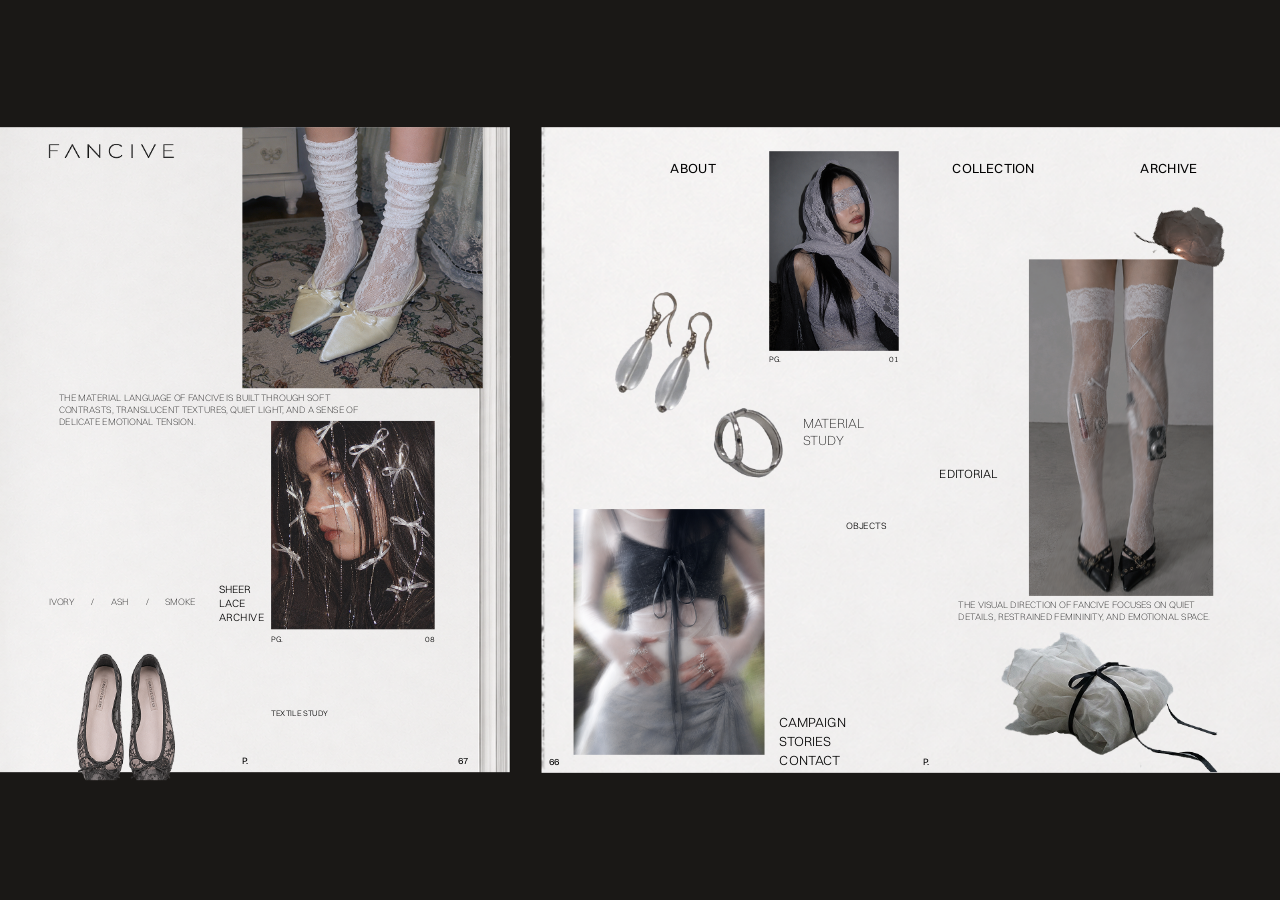
==== index.html @ cf65d665 "Replace intro with blur-to-focus reveal on spread elements Images start at scale(1.14) + blur(18px) " ====
<!DOCTYPE html>
<html lang="en">
<head>
  <meta charset="UTF-8">
  <meta name="viewport" content="width=device-width, initial-scale=1.0">
  <title>FANCIVE</title>
  <link rel="stylesheet" href="style.css">
</head>
<body>

  <div class="scale-container">
    <div class="spread-wrapper">

      <!-- LEFT PAPER : 783 x 966 -->
      <div class="left-paper">
        <div class="content-layer">

          <!-- images -->
          <img class="el" id="left_logo"         src="assets/images/left_logo.png"          alt="FANCIVE">
          <img class="el" id="left_main_image"    src="assets/images/left_main_image.png"    alt="">
          <img class="el" id="left_detail_image"  src="assets/images/left-detail-image.png"  alt="">
          <img class="el" id="left_shoe_object"   src="assets/images/left-shoe-object.png"   alt="">

          <!-- text -->
          <div class="el text" id="left_desc_text">THE MATERIAL LANGUAGE OF FANCIVE IS BUILT THROUGH SOFT CONTRASTS, TRANSLUCENT TEXTURES, QUIET LIGHT, AND A SENSE OF DELICATE EMOTIONAL TENSION.</div>
          <div class="el text" id="left_mood1_text"><span>IVORY</span><span>/</span><span>ASH</span><span>/</span><span>SMOKE</span></div>
          <div class="el text" id="left_mood2_text">SHEER<br>LACE<br>ARCHIVE</div>
          <div class="el text" id="left_category_text"><span>PG.</span><span>08</span></div>
          <div class="el text" id="left_bottom_text">TEXTILE STUDY</div>
          <div class="el text" id="left_page_number"><span>P.</span><span>67</span></div>

        </div>
      </div>

      <!-- RIGHT PAPER : 1134 x 967 -->
      <div class="right-paper">
        <div class="content-layer">

          <!-- images -->
          <img class="el" id="right_model_image"    src="assets/images/right-model-image.png"   alt="">
          <img class="el" id="right_object"         src="assets/images/right_object.png"         alt="">
          <img class="el" id="right_stocking_image" src="assets/images/right_stocking_image.png" alt="">
          <img class="el" id="right_item"           src="assets/images/right_item.png"           alt="">
          <img class="el" id="right_main_image"     src="assets/images/right_main_image.png"     alt="">
          <img class="el" id="right_ribbon_image"   src="assets/images/right_ribbon_image.png"   alt="">

          <!-- nav -->
          <div class="el text" id="right_about">ABOUT</div>
          <div class="el text" id="right_collection">COLLECTION</div>
          <div class="el text" id="right_archive">ARCHIVE</div>

          <!-- text -->
          <div class="el text" id="right_category_text1"><span>PG.</span><span>01</span></div>
          <div class="el text" id="right_desc1_text">MATERIAL<br>STUDY</div>
          <div class="el text" id="right_desc2_text">EDITORIAL</div>
          <div class="el text" id="right_desc3_text">OBJECTS</div>
          <div class="el text" id="right_story_text">THE VISUAL DIRECTION OF FANCIVE FOCUSES ON QUIET DETAILS, RESTRAINED FEMININITY, AND EMOTIONAL SPACE.</div>
          <div class="el text" id="right_bottom_menu">
            <span>CAMPAIGN</span>
            <span>STORIES</span>
            <span>CONTACT</span>
          </div>
          <div class="el text" id="right_page_number"><span>66</span><span>P.</span></div>

        </div>
      </div>

    </div>
  </div>

<script src="script.js"></script>
</body>
</html>
---- style.css ----
/* =============================================
   RESET
============================================= */
*, *::before, *::after {
  box-sizing: border-box;
  margin: 0;
  padding: 0;
}

img {
  display: block;
  border: none;
}

/* =============================================
   FONT FACE — Switzer
============================================= */
@font-face {
  font-family: 'Switzer';
  src: url('assets/fonts/Switzer-Extralight.woff2') format('woff2'),
       url('assets/fonts/Switzer-Extralight.woff') format('woff');
  font-weight: 200;
  font-style: normal;
  font-display: swap;
}

@font-face {
  font-family: 'Switzer';
  src: url('assets/fonts/Switzer-Light.woff2') format('woff2'),
       url('assets/fonts/Switzer-Light.woff') format('woff');
  font-weight: 300;
  font-style: normal;
  font-display: swap;
}

@font-face {
  font-family: 'Switzer';
  src: url('assets/fonts/Switzer-Regular.woff2') format('woff2'),
       url('assets/fonts/Switzer-Regular.woff') format('woff');
  font-weight: 400;
  font-style: normal;
  font-display: swap;
}

/* =============================================
   BASE — full viewport, dark charcoal bg
============================================= */
html,
body {
  width: 100%;
  height: 100%;
  overflow: hidden;
  font-family: 'Switzer', sans-serif;
  -webkit-font-smoothing: antialiased;
  -moz-osx-font-smoothing: grayscale;
}

body {
  background: #1a1816;
}

/* =============================================
   SCALE CONTAINER
   fixed, full viewport
============================================= */
.scale-container {
  position: fixed;
  inset: 0;
  overflow: hidden;
}

/* =============================================
   SPREAD WRAPPER
   1917 x 967 — JS가 translate + scale 적용
   transform-origin: top left 기준
============================================= */
.spread-wrapper {
  position: absolute;
  top: 0;
  left: 0;
  width: 1917px;
  height: 967px;
  display: flex;
  flex-direction: row;
  flex-shrink: 0;
  transform-origin: top left;
}

/* =============================================
   PAPER FRAMES
   Paper PNG carries texture, tone, shadow — no CSS effects added
============================================= */
.left-paper {
  position: relative;
  width: 783px;
  height: 966px;
  flex-shrink: 0;
  background-image: url('assets/images/LEFT_PAPER.png');
  background-size: 100% 100%;
  background-repeat: no-repeat;
  overflow: visible;
}

.right-paper {
  position: relative;
  width: 1134px;
  height: 967px;
  flex-shrink: 0;
  background-image: url('assets/images/RIGHT_PAPER.png');
  background-size: 100% 100%;
  background-repeat: no-repeat;
  overflow: visible;
}

/* =============================================
   CONTENT LAYER
============================================= */
.content-layer {
  position: absolute;
  inset: 0;
}

/* =============================================
   ELEMENT BASE
============================================= */
.el {
  position: absolute;
}

img.el {
  object-fit: cover;
}

.text {
  font-family: 'Switzer', sans-serif;
  color: #000000;
  letter-spacing: 0;
}

/* =============================================
   LEFT PAPER — IMAGES
============================================= */

#left_logo {
  left: 67px;
  top: 16px;
  width: 203px;
  height: 40px;
  object-fit: contain;
  object-position: left center;
}

#left_main_image {
  left: 363px;
  top: 0;
  width: 360px;
  height: 391px;
  object-fit: cover;
}

#left_detail_image {
  left: 406px;
  top: 440px;
  width: 245px;
  height: 312px;
  object-fit: cover;
}

#left_shoe_object {
  left: 76px;
  top: 767px;
  width: 209px;
  height: 223px;
  object-fit: contain;
}

/* =============================================
   LEFT PAPER — TEXT
============================================= */

#left_desc_text {
  left: 88px;
  top: 396px;
  width: 488px;
  font-size: 14px;
  line-height: 18px;
  font-weight: 200;
}

#left_mood1_text {
  left: 73px;
  top: 702px;
  width: 226px;
  display: flex;
  align-items: baseline;
  gap: 25px;
  font-size: 14px;
  line-height: 18px;
  font-weight: 200;
}

#left_mood2_text {
  left: 328px;
  top: 682px;
  width: 70px;
  font-size: 16px;
  line-height: 21px;
  font-weight: 300;
}

#left_category_text {
  left: 406px;
  top: 759px;
  width: 245px;
  font-size: 12px;
  line-height: 16px;
  font-weight: 300;
  display: flex;
  justify-content: space-between;
  align-items: baseline;
}

#left_bottom_text {
  left: 406px;
  top: 870px;
  font-size: 12px;
  line-height: 16px;
  font-weight: 300;
}

#left_page_number {
  left: 363px;
  top: 940px;
  width: 339px;
  font-size: 14px;
  line-height: 18px;
  font-weight: 400;
  display: flex;
  justify-content: space-between;
  align-items: baseline;
}

/* =============================================
   RIGHT PAPER — IMAGES
============================================= */

#right_model_image {
  left: 369px;
  top: 36px;
  width: 194px;
  height: 299px;
  object-fit: cover;
}

#right_object {
  left: 86px;
  top: 214px;
  width: 373px;
  height: 373px;
  object-fit: contain;
}

#right_stocking_image {
  left: 76px;
  top: 572px;
  width: 286px;
  height: 368px;
  object-fit: cover;
}

#right_main_image {
  left: 758px;
  top: 198px;
  width: 276px;
  height: 504px;
  object-fit: cover;
  z-index: 1;
}

#right_item {
  left: 898px;
  top: 95px;
  width: 192px;
  height: 132px;
  object-fit: cover;
  z-index: 2;
  transform: rotate(30deg);
}

#right_ribbon_image {
  left: 709px;
  top: 752px;
  width: 360px;
  height: 214px;
  object-fit: contain;
}

/* =============================================
   RIGHT PAPER — TEXT
============================================= */

#right_about {
  left: 221px;
  top: 49px;
  font-size: 20px;
  line-height: 26px;
  font-weight: 400;
}

#right_collection {
  left: 643px;
  top: 49px;
  font-size: 20px;
  line-height: 26px;
  font-weight: 400;
}

#right_archive {
  left: 925px;
  top: 49px;
  font-size: 20px;
  line-height: 26px;
  font-weight: 400;
}

#right_category_text1 {
  left: 369px;
  top: 339px;
  width: 194px;
  font-size: 12px;
  line-height: 16px;
  font-weight: 300;
  display: flex;
  justify-content: space-between;
  align-items: baseline;
}

#right_desc1_text {
  left: 419px;
  top: 430px;
  width: 93px;
  font-size: 20px;
  line-height: 26px;
  font-weight: 200;
}

#right_desc2_text {
  left: 624px;
  top: 508px;
  font-size: 18px;
  line-height: 24px;
  font-weight: 300;
}

#right_desc3_text {
  left: 484px;
  top: 588px;
  font-size: 14px;
  line-height: 18px;
  font-weight: 300;
}

#right_story_text {
  left: 652px;
  top: 706px;
  width: 378px;
  font-size: 14px;
  line-height: 18px;
  font-weight: 200;
}

#right_bottom_menu {
  left: 384px;
  top: 878px;
  width: 116px;
  display: flex;
  flex-direction: column;
  gap: 3px;
  font-size: 20px;
  line-height: 26px;
  font-weight: 300;
}

#right_page_number {
  left: 39px;
  top: 941px;
  width: 569px;
  font-size: 14px;
  line-height: 18px;
  font-weight: 400;
  display: flex;
  justify-content: space-between;
  align-items: baseline;
}

/* =============================================
   KEYFRAMES
============================================= */

@keyframes float-item {
  0%, 100% { transform: rotate(30deg) translateY(0px); }
  50%       { transform: rotate(30deg) translateY(-3px); }
}

@keyframes drift-ribbon {
  0%, 100% { transform: translate(0px,  0px); }
  40%      { transform: translate(-1px, -1px); }
  70%      { transform: translate(1px,  1px); }
}

@keyframes entry-spread {
  from { opacity: 0; filter: blur(4px); transform: translateY(16px); }
  to   { opacity: 1; filter: blur(0px); transform: translateY(0px);  }
}

@keyframes entry-el {
  from { opacity: 0; filter: blur(3px); transform: translateY(6px); }
  to   { opacity: 1; filter: blur(0px); transform: translateY(0px); }
}

@keyframes entry-fade {
  from { opacity: 0; filter: blur(3px); }
  to   { opacity: 1; filter: blur(0px); }
}

@keyframes blur-to-focus {
  from { opacity: 0; filter: blur(18px); transform: scale(1.14); }
  to   { opacity: 1; filter: blur(0px);  transform: scale(1);    }
}

@keyframes blur-to-focus-rotated {
  from { opacity: 0; filter: blur(18px); transform: rotate(30deg) scale(1.14); }
  to   { opacity: 1; filter: blur(0px);  transform: rotate(30deg) scale(1);   }
}

@keyframes entry-text {
  from { opacity: 0; filter: blur(3px); transform: translateY(8px); }
  to   { opacity: 1; filter: blur(0px); transform: translateY(0px); }
}

/* =============================================
   INITIAL STATE — papers hidden until reveal
============================================= */

.left-paper,
.right-paper {
  opacity: 0;
}

/* =============================================
   SPREAD REVEAL — triggered by .reveal-active
============================================= */

/* Papers visible instantly — spread is already behind the wipe */
.spread-wrapper.reveal-active .left-paper,
.spread-wrapper.reveal-active .right-paper {
  animation: none;
  opacity: 1;
}

/* Left images — blur-to-focus with stagger */
.spread-wrapper.reveal-active #left_logo         { animation: blur-to-focus 1.8s cubic-bezier(0.4,0,0.2,1) 0.20s both; }
.spread-wrapper.reveal-active #left_main_image   { animation: blur-to-focus 2.0s cubic-bezier(0.4,0,0.2,1) 0.30s both; }
.spread-wrapper.reveal-active #left_detail_image { animation: blur-to-focus 2.0s cubic-bezier(0.4,0,0.2,1) 0.50s both; }
.spread-wrapper.reveal-active #left_shoe_object  { animation: blur-to-focus 2.0s cubic-bezier(0.4,0,0.2,1) 0.70s both; }

/* Right images */
.spread-wrapper.reveal-active #right_model_image    { animation: blur-to-focus         2.0s cubic-bezier(0.4,0,0.2,1) 0.35s both; }
.spread-wrapper.reveal-active #right_main_image     { animation: blur-to-focus         2.0s cubic-bezier(0.4,0,0.2,1) 0.40s both; }
.spread-wrapper.reveal-active #right_stocking_image { animation: blur-to-focus         2.0s cubic-bezier(0.4,0,0.2,1) 0.55s both; }
.spread-wrapper.reveal-active #right_object         { animation: blur-to-focus         2.0s cubic-bezier(0.4,0,0.2,1) 0.65s both; }
.spread-wrapper.reveal-active #right_item           { animation: blur-to-focus-rotated 2.0s cubic-bezier(0.4,0,0.2,1) 0.60s both, float-item 5s ease-in-out 2.60s infinite; }
.spread-wrapper.reveal-active #right_ribbon_image   { animation: blur-to-focus         2.0s cubic-bezier(0.4,0,0.2,1) 0.85s both, drift-ribbon 7s ease-in-out 2.85s infinite; }

/* Nav — after images settle */
.spread-wrapper.reveal-active #right_about,
.spread-wrapper.reveal-active #right_collection,
.spread-wrapper.reveal-active #right_archive      { animation: entry-fade 1.2s ease 1.8s both; }

/* Right texts */
.spread-wrapper.reveal-active #right_category_text1 { animation: entry-text 1.2s ease 2.0s both; }
.spread-wrapper.reveal-active #right_desc1_text     { animation: entry-text 1.2s ease 2.0s both; }
.spread-wrapper.reveal-active #right_desc2_text     { animation: entry-text 1.2s ease 2.1s both; }
.spread-wrapper.reveal-active #right_desc3_text     { animation: entry-text 1.2s ease 2.2s both; }
.spread-wrapper.reveal-active #right_story_text     { animation: entry-text 1.2s ease 2.3s both; }
.spread-wrapper.reveal-active #right_bottom_menu    { animation: entry-text 1.2s ease 2.5s both; }
.spread-wrapper.reveal-active #right_page_number    { animation: entry-text 1.2s ease 2.5s both; }

/* Left texts */
.spread-wrapper.reveal-active #left_desc_text     { animation: entry-text 1.6s ease 1.8s both; }
.spread-wrapper.reveal-active #left_mood1_text    { animation: entry-text 1.4s ease 2.0s both; }
.spread-wrapper.reveal-active #left_mood2_text    { animation: entry-text 1.4s ease 2.1s both; }
.spread-wrapper.reveal-active #left_category_text { animation: entry-text 1.2s ease 2.3s both; }
.spread-wrapper.reveal-active #left_bottom_text   { animation: entry-text 1.2s ease 2.4s both; }
.spread-wrapper.reveal-active #left_page_number   { animation: entry-text 1.2s ease 2.5s both; }

/* =============================================
   POST-REVEAL — unlock hover, maintain float/drift
   Added by JS after all entry animations finish
============================================= */

.spread-wrapper.reveal-done #left_main_image,
.spread-wrapper.reveal-done #right_main_image,
.spread-wrapper.reveal-done #left_detail_image,
.spread-wrapper.reveal-done #right_about,
.spread-wrapper.reveal-done #right_collection,
.spread-wrapper.reveal-done #right_archive {
  animation: none;
}

.spread-wrapper.reveal-done #right_item {
  animation: float-item 5s ease-in-out infinite;
}

.spread-wrapper.reveal-done #right_ribbon_image {
  animation: drift-ribbon 7s ease-in-out infinite;
}

/* =============================================
   HOVER — main images (editorial lens-in)
============================================= */

#left_main_image,
#right_main_image {
  transition: transform 1.4s ease;
}

#left_main_image:hover,
#right_main_image:hover {
  transform: scale(1.02);
}

/* =============================================
   HOVER — detail image (archive texture)
============================================= */

#left_detail_image {
  transition: filter 1.4s ease;
}

#left_detail_image:hover {
  filter: contrast(1.08) brightness(1.03);
}

/* =============================================
   HOVER — nav typography (editorial fade)
============================================= */

#right_about,
#right_collection,
#right_archive {
  cursor: default;
  transition: opacity 0.9s ease, letter-spacing 0.9s ease;
}

#right_about:hover,
#right_collection:hover,
#right_archive:hover {
  opacity: 0.4;
  letter-spacing: 0.05em;
}
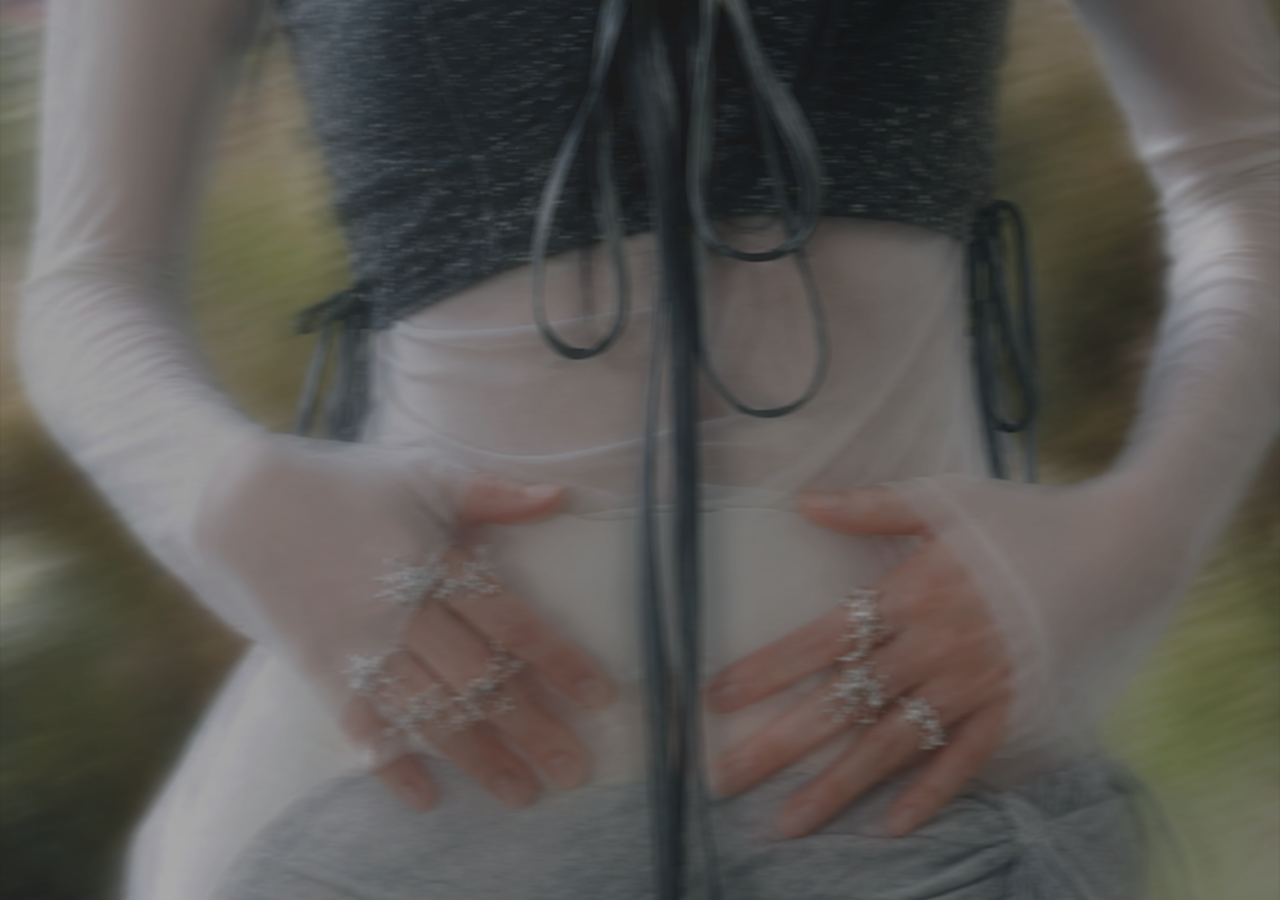
==== commit 2353671b: "Add intro loading screen and refine spread interactions - Add full-screen intro: hero image blur-to-" ====
--- a/index.html
+++ b/index.html
@@ -7,6 +7,12 @@
   <link rel="stylesheet" href="style.css">
 </head>
 <body>
+
+  <!-- INTRO LOADING SCREEN -->
+  <div class="intro-screen" id="introScreen">
+    <img class="intro-hero" id="introHeroImg" src="assets/images/intro_hero.png" alt="">
+    <span class="intro-wordmark" id="introWordmark">FANCIVE</span>
+  </div>
 
   <div class="scale-container">
     <div class="spread-wrapper">
--- a/style.css
+++ b/style.css
@@ -283,8 +283,6 @@
   width: 192px;
   height: 132px;
   object-fit: cover;
-  z-index: 2;
-  transform: rotate(30deg);
 }
 
 #right_ribbon_image {
@@ -394,12 +392,77 @@
 }
 
 /* =============================================
+   INTRO LOADING SCREEN
+============================================= */
+
+.intro-screen {
+  position: fixed;
+  inset: 0;
+  z-index: 300;
+  background: #1a1816;
+  display: flex;
+  align-items: center;
+  justify-content: center;
+  pointer-events: none;
+  transition: opacity 1.4s ease,
+              filter  1.4s cubic-bezier(0.4,0,0.2,1);
+}
+
+.intro-screen.is-hiding {
+  opacity: 0;
+  filter: blur(18px);
+}
+
+.intro-hero {
+  position: absolute;
+  inset: 0;
+  width: 100%;
+  height: 100%;
+  object-fit: cover;
+  object-position: center;
+  opacity: 0;
+  filter: blur(24px) brightness(0.72);
+  transform: scale(1.08);
+  transition: opacity 3.0s cubic-bezier(0.4,0,0.2,1),
+              filter  3.0s cubic-bezier(0.4,0,0.2,1),
+              transform 3.0s cubic-bezier(0.4,0,0.2,1);
+}
+
+.intro-hero.is-revealing {
+  opacity: 1;
+  filter: blur(0px) brightness(0.72);
+  transform: scale(1);
+}
+
+.intro-wordmark {
+  position: relative;
+  z-index: 1;
+  font-family: 'Switzer', sans-serif;
+  font-weight: 200;
+  font-size: clamp(28px, 4vw, 52px);
+  letter-spacing: 0.55em;
+  color: #e8e4dc;
+  text-indent: 0.55em;
+  opacity: 0;
+  filter: blur(6px);
+  transition: opacity 2.0s ease,
+              filter  2.0s ease;
+  align-self: flex-end;
+  padding-bottom: 9vh;
+}
+
+.intro-wordmark.is-revealing {
+  opacity: 1;
+  filter: blur(0px);
+}
+
+/* =============================================
    KEYFRAMES
 ============================================= */
 
 @keyframes float-item {
-  0%, 100% { transform: rotate(30deg) translateY(0px); }
-  50%       { transform: rotate(30deg) translateY(-3px); }
+  0%, 100% { transform: translateY(0px); }
+  50%       { transform: translateY(-3px); }
 }
 
 @keyframes drift-ribbon {
@@ -469,7 +532,7 @@
 .spread-wrapper.reveal-active #right_main_image     { animation: blur-to-focus         2.0s cubic-bezier(0.4,0,0.2,1) 0.40s both; }
 .spread-wrapper.reveal-active #right_stocking_image { animation: blur-to-focus         2.0s cubic-bezier(0.4,0,0.2,1) 0.55s both; }
 .spread-wrapper.reveal-active #right_object         { animation: blur-to-focus         2.0s cubic-bezier(0.4,0,0.2,1) 0.65s both; }
-.spread-wrapper.reveal-active #right_item           { animation: blur-to-focus-rotated 2.0s cubic-bezier(0.4,0,0.2,1) 0.60s both, float-item 5s ease-in-out 2.60s infinite; }
+.spread-wrapper.reveal-active #right_item           { animation: blur-to-focus 2.0s cubic-bezier(0.4,0,0.2,1) 0.60s both; }
 .spread-wrapper.reveal-active #right_ribbon_image   { animation: blur-to-focus         2.0s cubic-bezier(0.4,0,0.2,1) 0.85s both, drift-ribbon 7s ease-in-out 2.85s infinite; }
 
 /* Nav — after images settle */
@@ -508,9 +571,6 @@
   animation: none;
 }
 
-.spread-wrapper.reveal-done #right_item {
-  animation: float-item 5s ease-in-out infinite;
-}
 
 .spread-wrapper.reveal-done #right_ribbon_image {
   animation: drift-ribbon 7s ease-in-out infinite;
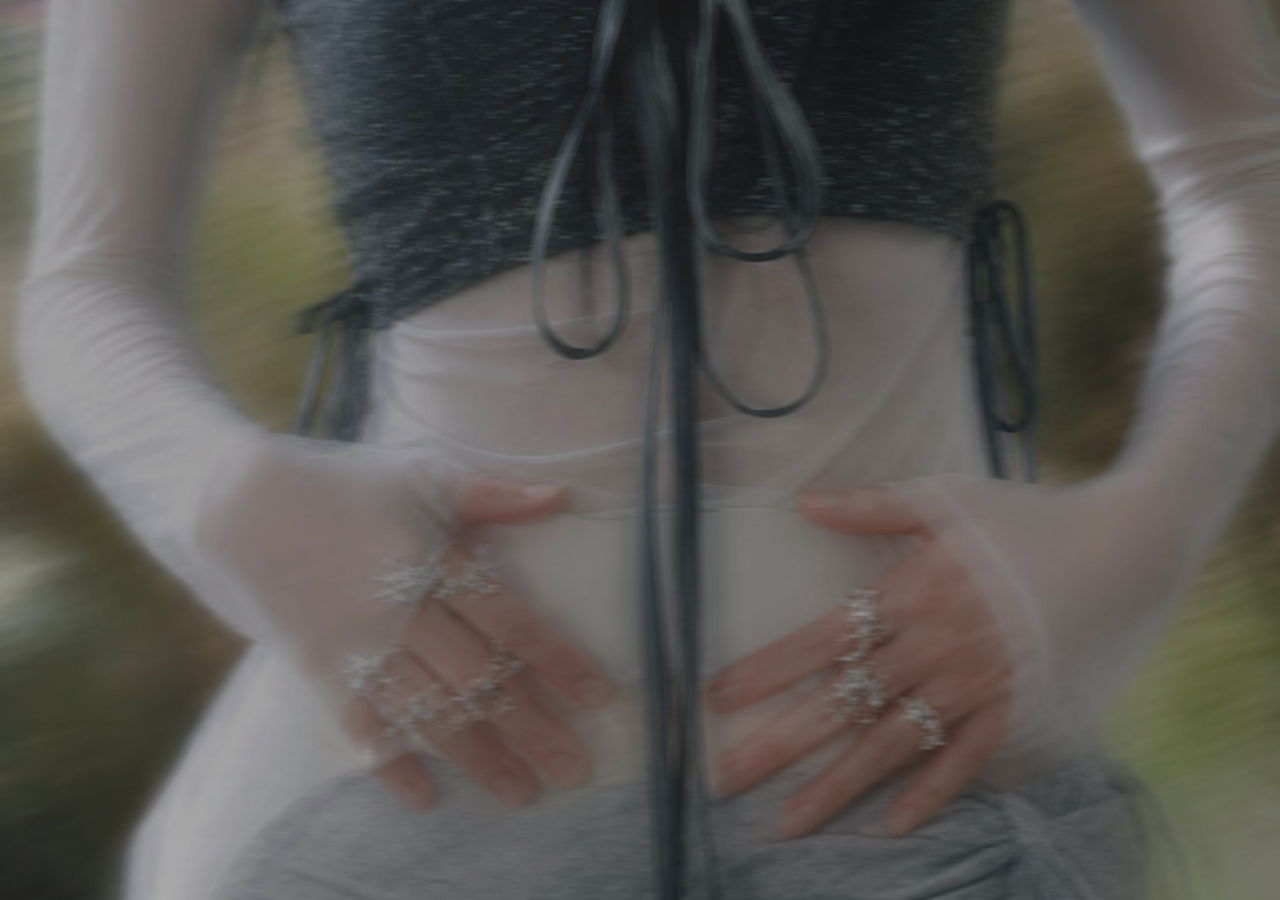
==== commit ce8a4f6a: "fix: load performance and animation timing - Add CabinetGrotesk & SUIT variable fonts (were missing " ====
--- a/index.html
+++ b/index.html
@@ -4,14 +4,15 @@
   <meta charset="UTF-8">
   <meta name="viewport" content="width=device-width, initial-scale=1.0">
   <title>FANCIVE</title>
+  <script>if (localStorage.getItem('introSeen')) document.documentElement.classList.add('skip-intro');</script>
   <link rel="stylesheet" href="style.css">
 </head>
 <body>
 
   <!-- INTRO LOADING SCREEN -->
   <div class="intro-screen" id="introScreen">
-    <img class="intro-hero" id="introHeroImg" src="assets/images/intro_hero.png" alt="">
-    <span class="intro-wordmark" id="introWordmark">FANCIVE</span>
+    <img class="intro-hero" id="introHeroImg" src="assets/images/intro_hero.jpg" alt="">
+    <img class="intro-wordmark" id="introWordmark" src="assets/images/intro_logo.png" alt="FANCIVE">
   </div>
 
   <div class="scale-container">
--- a/style.css
+++ b/style.css
@@ -13,31 +13,20 @@
 }
 
 /* =============================================
-   FONT FACE — Switzer
+   FONT FACE
 ============================================= */
 @font-face {
-  font-family: 'Switzer';
-  src: url('assets/fonts/Switzer-Extralight.woff2') format('woff2'),
-       url('assets/fonts/Switzer-Extralight.woff') format('woff');
-  font-weight: 200;
+  font-family: 'CabinetGrotesk';
+  src: url('assets/fonts/CabinetGrotesk-Variable.woff2') format('woff2');
+  font-weight: 100 900;
   font-style: normal;
   font-display: swap;
 }
 
 @font-face {
-  font-family: 'Switzer';
-  src: url('assets/fonts/Switzer-Light.woff2') format('woff2'),
-       url('assets/fonts/Switzer-Light.woff') format('woff');
-  font-weight: 300;
-  font-style: normal;
-  font-display: swap;
-}
-
-@font-face {
-  font-family: 'Switzer';
-  src: url('assets/fonts/Switzer-Regular.woff2') format('woff2'),
-       url('assets/fonts/Switzer-Regular.woff') format('woff');
-  font-weight: 400;
+  font-family: 'SUIT';
+  src: url('assets/fonts/SUIT-Variable.woff2') format('woff2');
+  font-weight: 100 900;
   font-style: normal;
   font-display: swap;
 }
@@ -50,7 +39,7 @@
   width: 100%;
   height: 100%;
   overflow: hidden;
-  font-family: 'Switzer', sans-serif;
+  font-family: 'CabinetGrotesk', 'SUIT', sans-serif;
   -webkit-font-smoothing: antialiased;
   -moz-osx-font-smoothing: grayscale;
 }
@@ -132,7 +121,7 @@
 }
 
 .text {
-  font-family: 'Switzer', sans-serif;
+  font-family: 'CabinetGrotesk', 'SUIT', sans-serif;
   color: #000000;
   letter-spacing: 0;
 }
@@ -182,8 +171,8 @@
   left: 88px;
   top: 396px;
   width: 488px;
-  font-size: 14px;
-  line-height: 18px;
+  font-size: 15px;
+  line-height: 1.8;
   font-weight: 200;
 }
 
@@ -194,17 +183,18 @@
   display: flex;
   align-items: baseline;
   gap: 25px;
-  font-size: 14px;
+  font-size: 13px;
   line-height: 18px;
   font-weight: 200;
+  letter-spacing: 0.04em;
 }
 
 #left_mood2_text {
   left: 328px;
   top: 682px;
   width: 70px;
-  font-size: 16px;
-  line-height: 21px;
+  font-size: 17px;
+  line-height: 22px;
   font-weight: 300;
 }
 
@@ -214,7 +204,8 @@
   width: 245px;
   font-size: 12px;
   line-height: 16px;
-  font-weight: 300;
+  font-weight: 200;
+  letter-spacing: 0.12em;
   display: flex;
   justify-content: space-between;
   align-items: baseline;
@@ -225,16 +216,18 @@
   top: 870px;
   font-size: 12px;
   line-height: 16px;
-  font-weight: 300;
+  font-weight: 200;
+  letter-spacing: 0.12em;
 }
 
 #left_page_number {
   left: 363px;
   top: 940px;
   width: 339px;
-  font-size: 14px;
+  font-size: 13px;
   line-height: 18px;
   font-weight: 400;
+  letter-spacing: 0.06em;
   display: flex;
   justify-content: space-between;
   align-items: baseline;
@@ -302,7 +295,8 @@
   top: 49px;
   font-size: 20px;
   line-height: 26px;
-  font-weight: 400;
+  font-weight: 500;
+  letter-spacing: 0.06em;
 }
 
 #right_collection {
@@ -310,7 +304,8 @@
   top: 49px;
   font-size: 20px;
   line-height: 26px;
-  font-weight: 400;
+  font-weight: 500;
+  letter-spacing: 0.06em;
 }
 
 #right_archive {
@@ -318,7 +313,8 @@
   top: 49px;
   font-size: 20px;
   line-height: 26px;
-  font-weight: 400;
+  font-weight: 500;
+  letter-spacing: 0.06em;
 }
 
 #right_category_text1 {
@@ -327,7 +323,8 @@
   width: 194px;
   font-size: 12px;
   line-height: 16px;
-  font-weight: 300;
+  font-weight: 200;
+  letter-spacing: 0.12em;
   display: flex;
   justify-content: space-between;
   align-items: baseline;
@@ -345,25 +342,25 @@
 #right_desc2_text {
   left: 624px;
   top: 508px;
-  font-size: 18px;
-  line-height: 24px;
+  font-size: 17px;
+  line-height: 1.7;
   font-weight: 300;
 }
 
 #right_desc3_text {
   left: 484px;
   top: 588px;
-  font-size: 14px;
-  line-height: 18px;
-  font-weight: 300;
+  font-size: 15px;
+  line-height: 1.7;
+  font-weight: 200;
 }
 
 #right_story_text {
   left: 652px;
   top: 706px;
   width: 378px;
-  font-size: 14px;
-  line-height: 18px;
+  font-size: 15px;
+  line-height: 1.7;
   font-weight: 200;
 }
 
@@ -374,18 +371,21 @@
   display: flex;
   flex-direction: column;
   gap: 3px;
-  font-size: 20px;
-  line-height: 26px;
-  font-weight: 300;
+  font-size: 13px;
+  line-height: 20px;
+  font-weight: 200;
+  letter-spacing: 0.04em;
+  color: #888888;
 }
 
 #right_page_number {
   left: 39px;
   top: 941px;
   width: 569px;
-  font-size: 14px;
+  font-size: 13px;
   line-height: 18px;
   font-weight: 400;
+  letter-spacing: 0.06em;
   display: flex;
   justify-content: space-between;
   align-items: baseline;
@@ -394,6 +394,10 @@
 /* =============================================
    INTRO LOADING SCREEN
 ============================================= */
+
+html.skip-intro .intro-screen {
+  display: none;
+}
 
 .intro-screen {
   position: fixed;
@@ -435,20 +439,17 @@
 }
 
 .intro-wordmark {
-  position: relative;
-  z-index: 1;
-  font-family: 'Switzer', sans-serif;
-  font-weight: 200;
-  font-size: clamp(28px, 4vw, 52px);
-  letter-spacing: 0.55em;
-  color: #e8e4dc;
-  text-indent: 0.55em;
+  position: absolute;
+  bottom: 9vh;
+  left: 50%;
+  transform: translateX(-50%);
+  z-index: 2;
+  width: clamp(260px, 34vw, 520px);
+  height: auto;
   opacity: 0;
   filter: blur(6px);
   transition: opacity 2.0s ease,
               filter  2.0s ease;
-  align-self: flex-end;
-  padding-bottom: 9vh;
 }
 
 .intro-wordmark.is-revealing {
@@ -587,7 +588,7 @@
 
 #left_main_image:hover,
 #right_main_image:hover {
-  transform: scale(1.02);
+  transform: scale(1.04);
 }
 
 /* =============================================
@@ -599,7 +600,55 @@
 }
 
 #left_detail_image:hover {
-  filter: contrast(1.08) brightness(1.03);
+  filter: contrast(1.12) brightness(1.06);
+}
+
+/* =============================================
+   HOVER — remaining spread images
+============================================= */
+
+#left_shoe_object {
+  transition: transform 1.2s ease, filter 1.2s ease;
+}
+#left_shoe_object:hover {
+  transform: scale(1.05);
+  filter: brightness(1.08);
+}
+
+#right_model_image {
+  transition: transform 1.4s ease;
+}
+#right_model_image:hover {
+  transform: scale(1.04);
+}
+
+#right_stocking_image {
+  transition: transform 1.4s ease;
+}
+#right_stocking_image:hover {
+  transform: scale(1.04);
+}
+
+#right_object {
+  transition: filter 1.2s ease;
+}
+#right_object:hover {
+  filter: brightness(1.10) contrast(1.07);
+}
+
+#right_item {
+  transition: transform 1.2s ease, filter 1.2s ease;
+}
+#right_item:hover {
+  transform: scale(1.05);
+  filter: brightness(1.08);
+}
+
+#right_ribbon_image {
+  transition: filter 1.2s ease;
+}
+#right_ribbon_image:hover {
+  filter: brightness(1.08) contrast(1.06);
 }
 
 /* =============================================
@@ -613,6 +662,10 @@
   transition: opacity 0.9s ease, letter-spacing 0.9s ease;
 }
 
+#right_collection {
+  cursor: pointer;
+}
+
 #right_about:hover,
 #right_collection:hover,
 #right_archive:hover {
